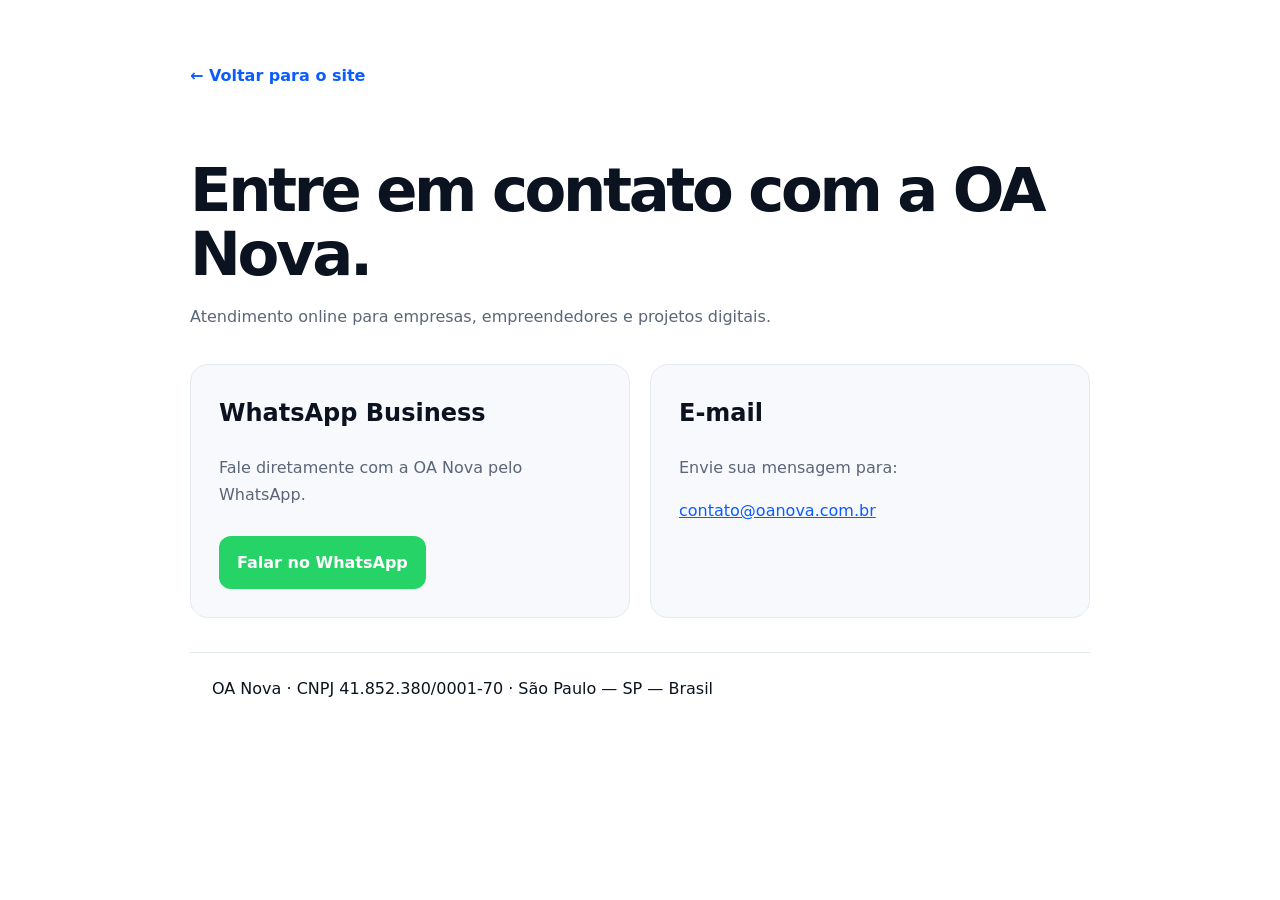
==== contato.html @ 3ff2603e "Atualização OA Nova site v3.1" ====
<!DOCTYPE html>
<html lang="pt-BR">
<head>
  <meta charset="UTF-8">
  <meta name="viewport" content="width=device-width, initial-scale=1.0">
  <title>Contato | OA Nova</title>
  <style>
    :root{--blue:#0B5CFF;--ink:#0B1320;--muted:#5B6678;--line:#E4E9F1;--soft:#F7F9FC;--wa:#25D366}
    *{box-sizing:border-box}
    body{margin:0;font-family:Inter,system-ui,sans-serif;color:var(--ink);line-height:1.7;background:#fff}
    .wrap{width:min(92%,900px);margin:0 auto;padding:62px 0}
    a{color:var(--blue)}
    h1{font-size:clamp(2.5rem,5vw,3.8rem);letter-spacing:-.055em;line-height:1.06;margin-bottom:14px}
    p{color:var(--muted)}
    .back{display:inline-block;margin-bottom:28px;text-decoration:none;font-weight:800}
    .grid{display:grid;grid-template-columns:1fr 1fr;gap:20px;margin-top:34px}
    .card{border:1px solid var(--line);border-radius:18px;padding:28px;background:var(--soft)}
    .card h2{margin-top:0}
    .button{display:inline-flex;align-items:center;gap:9px;text-decoration:none;font-weight:850;border-radius:12px;padding:13px 18px;margin-top:12px}
    .wa{background:var(--wa);color:#fff}
    @media(max-width:760px){.grid{grid-template-columns:1fr}}
  </style>
</head>
<body>
  <main class="wrap">
    <a class="back" href="index.html">← Voltar para o site</a>
    <h1>Entre em contato com a OA Nova.</h1>
    <p>Atendimento online para empresas, empreendedores e projetos digitais.</p>

    <div class="grid">
      <section class="card">
        <h2>WhatsApp Business</h2>
        <p>Fale diretamente com a OA Nova pelo WhatsApp.</p>
        <a class="button wa" href="https://wa.me/5511958329165" target="_blank" rel="noopener">Falar no WhatsApp</a>
      </section>

      <section class="card">
        <h2>E-mail</h2>
        <p>Envie sua mensagem para:</p>
        <a href="mailto:contato@oanova.com.br">contato@oanova.com.br</a>
      </section>
    </div>

    <div style="margin-top:34px;padding:22px;border-top:1px solid var(--line)">
      OA Nova · CNPJ 41.852.380/0001-70 · São Paulo — SP — Brasil
    </div>
  </main>
</body>
</html>
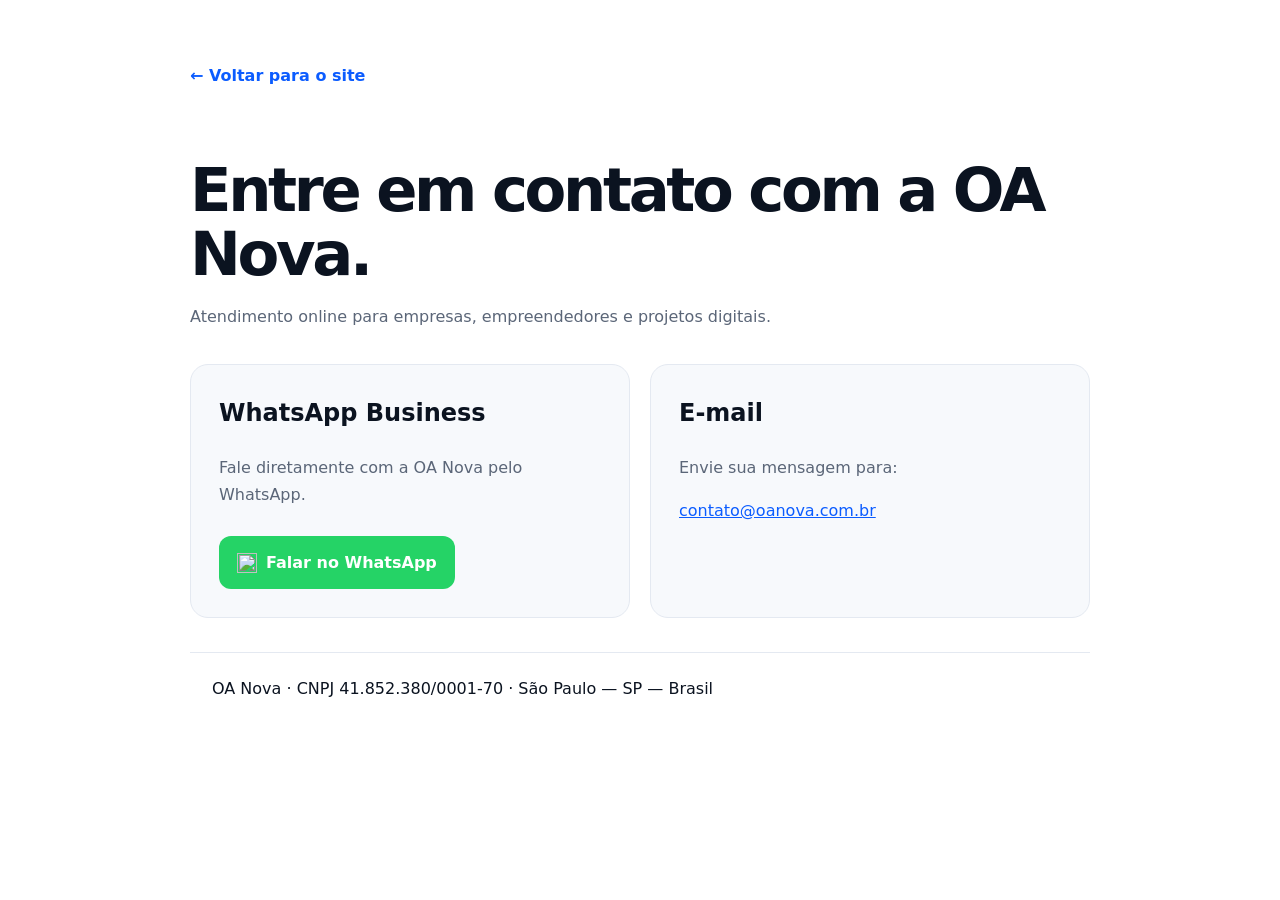
==== commit 479a8a9d: "Atualização OA Nova v3.1" ====
--- a/contato.html
+++ b/contato.html
@@ -18,6 +18,7 @@
     .card h2{margin-top:0}
     .button{display:inline-flex;align-items:center;gap:9px;text-decoration:none;font-weight:850;border-radius:12px;padding:13px 18px;margin-top:12px}
     .wa{background:var(--wa);color:#fff}
+    .wa-icon{width:20px;height:20px;display:block;object-fit:contain}
     @media(max-width:760px){.grid{grid-template-columns:1fr}}
   </style>
 </head>
@@ -31,7 +32,7 @@
       <section class="card">
         <h2>WhatsApp Business</h2>
         <p>Fale diretamente com a OA Nova pelo WhatsApp.</p>
-        <a class="button wa" href="https://wa.me/5511958329165" target="_blank" rel="noopener">Falar no WhatsApp</a>
+        <a class="button wa" href="https://wa.me/5511958329165" target="_blank" rel="noopener"><img class="wa-icon" src="https://cdn.simpleicons.org/whatsapp/FFFFFF" alt="" aria-hidden="true">Falar no WhatsApp</a>
       </section>
 
       <section class="card">
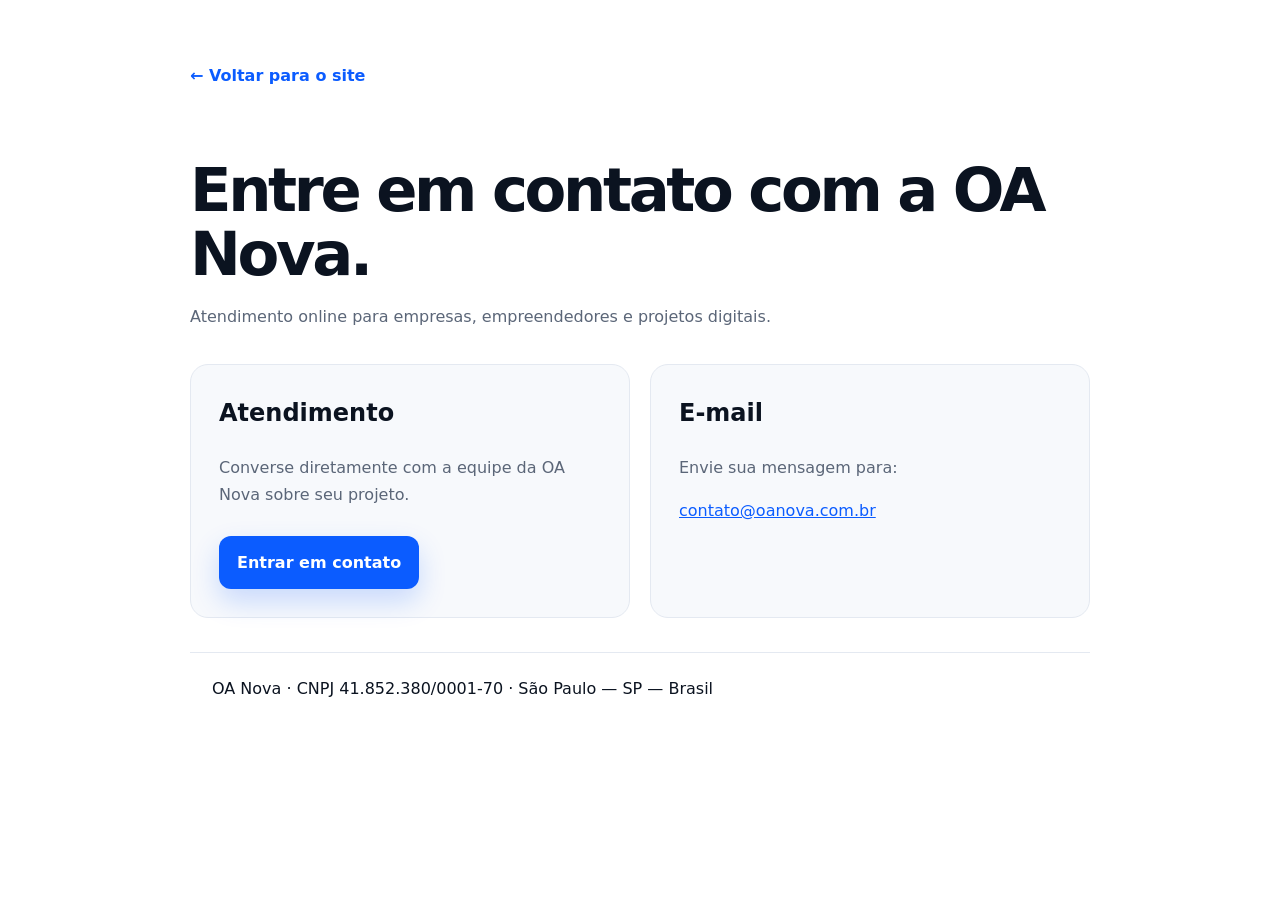
==== commit aa7e9078: "Actualización OA Nova site v5.2" ====
--- a/contato.html
+++ b/contato.html
@@ -5,7 +5,7 @@
   <meta name="viewport" content="width=device-width, initial-scale=1.0">
   <title>Contato | OA Nova</title>
   <style>
-    :root{--blue:#0B5CFF;--ink:#0B1320;--muted:#5B6678;--line:#E4E9F1;--soft:#F7F9FC;--wa:#25D366}
+    :root{--blue:#0B5CFF;--ink:#0B1320;--muted:#5B6678;--line:#E4E9F1;--soft:#F7F9FC;--wa:#0B5CFF}
     *{box-sizing:border-box}
     body{margin:0;font-family:Inter,system-ui,sans-serif;color:var(--ink);line-height:1.7;background:#fff}
     .wrap{width:min(92%,900px);margin:0 auto;padding:62px 0}
@@ -17,7 +17,7 @@
     .card{border:1px solid var(--line);border-radius:18px;padding:28px;background:var(--soft)}
     .card h2{margin-top:0}
     .button{display:inline-flex;align-items:center;gap:9px;text-decoration:none;font-weight:850;border-radius:12px;padding:13px 18px;margin-top:12px}
-    .wa{background:var(--wa);color:#fff}
+    .wa{background:var(--wa);color:#fff;box-shadow:0 12px 28px rgba(11,92,255,.20);transition:.25s ease}.wa:hover{background:#0744BD;transform:translateY(-2px)}
     .wa-icon{width:20px;height:20px;display:block;object-fit:contain}
     @media(max-width:760px){.grid{grid-template-columns:1fr}}
   </style>
@@ -30,9 +30,9 @@
 
     <div class="grid">
       <section class="card">
-        <h2>WhatsApp Business</h2>
-        <p>Fale diretamente com a OA Nova pelo WhatsApp.</p>
-        <a class="button wa" href="https://wa.me/5511958329165" target="_blank" rel="noopener"><img class="wa-icon" src="https://cdn.simpleicons.org/whatsapp/FFFFFF" alt="" aria-hidden="true">Falar no WhatsApp</a>
+        <h2>Atendimento</h2>
+        <p>Converse diretamente com a equipe da OA Nova sobre seu projeto.</p>
+        <a class="button wa" href="https://wa.me/5511958329165" target="_blank" rel="noopener">Entrar em contato</a>
       </section>
 
       <section class="card">
